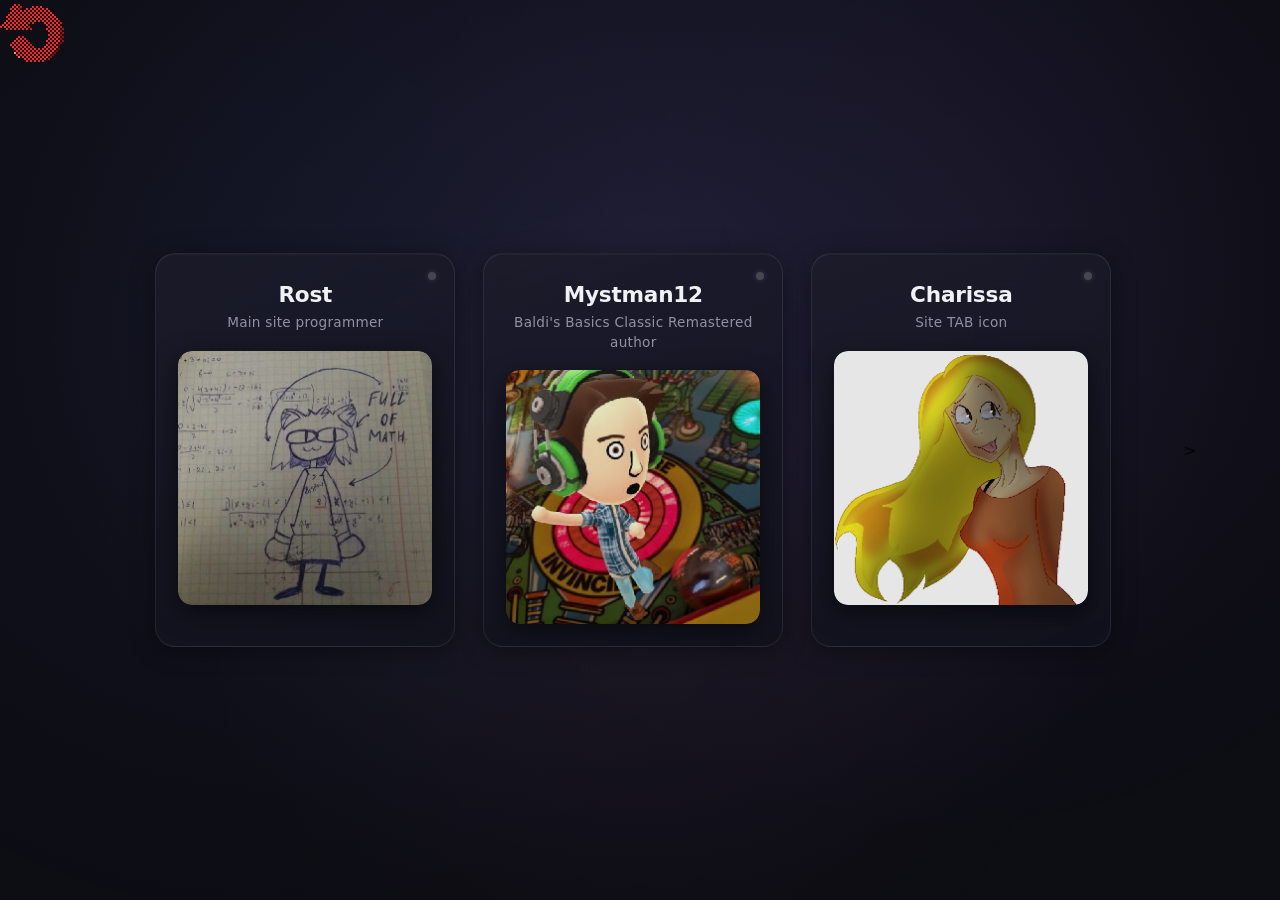
==== Credits/index.html @ f3fc2871 "Credits page" ====
﻿<!DOCTYPE html>
<html lang="en" xmlns="http://www.w3.org/1999/xhtml">
<head>
    <meta charset="utf-8" />
    <title>Credits</title>
    <link rel="stylesheet" href="../general.css">
    <link rel="icon" type="image/png" href="../Icons/CR.png">
    <link rel="stylesheet" href="style.css">
</head>
<body>

    <div class="container">
        <a href="https://github.com/Rostmoment" class="card">
            <h2 class="card-title">Rost</h2>
            <p class="card-description">Main site programmer</p>
            <div class="card-image-wrapper">
                <img src="ProfilePictures/Rost.png" alt="RostMoment" class="card-image">
            </div>
        </a>
        <a href="https://x.com/mystman12" class="card">
            <h2 class="card-title">Mystman12</h2>
            <p class="card-description">Baldi's Basics Classic Remastered author</p>
            <div class="card-image-wrapper">
                <img src="ProfilePictures/Mystman.png" alt="Mystman12" class="card-image">
            </div>
        </a>
        <a href="https://gamebanana.com/members/3165945" class="card">
            <h2 class="card-title">Charissa</h2>
            <p class="card-description">Site TAB icon</p>
            <div class="card-image-wrapper">
                <img src="ProfilePictures/Charissa.png" alt="Charissa" class="card-image">
            </div>
        </a>
    </div>

    <button class="image-button" type="button" id="back-button">
        <img src="../Back.png" class="default-img">
        <img src="../BackHover.png" class="hover-img">
    </button>

    <script src="script.js"></script>>

</body>
</html>
---- general.css ----
*, button {
    cursor: url("Cursor.png"), auto;
}

body {
    background-color: #000000;
}

h1, h2, h3, h4, h5, h6, p, div, span, pre {
    color: white;
}

.image-button {
    background: none;
    border: none;
    padding: 0;
    cursor: pointer;
}

.image-button .hover-img {
    display: none;
}
.image-button:hover .default-img {
    display: none;
}
.image-button:hover .hover-img {
    display: block;
}
---- Credits/style.css ----
:root {
    --card-bg: rgba(30, 30, 40, 0.7);
    --card-border: rgba(255, 255, 255, 0.08);
    --glow-color-1: rgba(100, 160, 255, 0.5);
    --glow-color-2: rgba(180, 130, 255, 0.4);
    --glow-color-3: rgba(255, 140, 180, 0.4);
    --text-primary: #f0f0f5;
    --text-secondary: #b0b0c0;
}

* {
    box-sizing: border-box;
    margin: 0;
    padding: 0;
}

body {
    background: radial-gradient(ellipse at 50% 30%, #1a1a2e 0%, #0d0d14 70%);
    min-height: 100vh;
    display: flex;
    align-items: center;
    justify-content: center;
    font-family: 'Segoe UI', 'Inter', system-ui, -apple-system, sans-serif;
    overflow-x: hidden;
}
body::before {
    content: '';
    position: fixed;
    top: 0;
    left: 0;
    width: 100%;
    height: 100%;
    pointer-events: none;
    z-index: 0;
    background: radial-gradient(circle at 20% 40%, rgba(100, 150, 255, 0.04) 0%, transparent 50%), radial-gradient(circle at 75% 30%, rgba(180, 120, 255, 0.05) 0%, transparent 50%), radial-gradient(circle at 50% 70%, rgba(255, 130, 160, 0.03) 0%, transparent 50%);
}

#back-button {
    position: fixed;
    top: 0;
    left: 0;
}

.container {
    position: relative;
    z-index: 1;
    display: flex;
    flex-wrap: wrap;
    justify-content: center;
    align-items: stretch;
    gap: 28px;
    padding: 40px 30px;
    max-width: 1100px;
    width: 100%;
}

.card {
    position: relative;
    background: linear-gradient(160deg, rgba(28, 28, 42, 0.85) 0%, rgba(22, 22, 36, 0.9) 50%, rgba(18, 18, 30, 0.95) 100%);
    backdrop-filter: blur(20px);
    -webkit-backdrop-filter: blur(20px);
    border: 1px solid var(--card-border);
    border-radius: 20px;
    width: 300px;
    padding: 28px 22px 22px;
    text-decoration: none;
    transition: all 0.4s cubic-bezier(0.25, 0.1, 0.25, 1);
    display: flex;
    flex-direction: column;
    align-items: center;
    overflow: visible;
    box-shadow: 0 4px 24px rgba(0, 0, 0, 0.4), inset 0 1px 0 rgba(255, 255, 255, 0.03);
}

.card::before {
    content: '';
    position: absolute;
    inset: -2px;
    border-radius: 22px;
    padding: 2px;
    background: linear-gradient(135deg, rgba(255, 255, 255, 0.06) 0%, rgba(255, 255, 255, 0.15) 30%, rgba(255, 255, 255, 0.06) 60%, rgba(255, 255, 255, 0.02) 100%);
    -webkit-mask: linear-gradient(#fff 0 0) content-box, linear-gradient(#fff 0 0);
    mask: linear-gradient(#fff 0 0) content-box, linear-gradient(#fff 0 0);
    -webkit-mask-composite: xor;
    mask-composite: exclude;
    pointer-events: none;
    opacity: 0;
    transition: opacity 0.4s ease;
    z-index: 0;
}

.card:hover::before {
    opacity: 1;
    background: linear-gradient(135deg, rgba(100, 160, 255, 0.5) 0%, rgba(160, 120, 255, 0.6) 40%, rgba(255, 120, 170, 0.5) 80%, rgba(100, 180, 255, 0.4) 100%);
}

.card > * {
    position: relative;
    z-index: 1;
}

.card:hover {
    transform: translateY(-14px) scale(1.03);
    box-shadow: 0 24px 48px rgba(0, 0, 0, 0.55), 0 0 60px rgba(100, 150, 255, 0.25), 0 0 100px rgba(150, 100, 255, 0.15), inset 0 1px 0 rgba(255, 255, 255, 0.06);
    border-color: rgba(255, 255, 255, 0.2);
}

.card::after {
    content: '';
    position: absolute;
    top: 18px;
    right: 18px;
    width: 8px;
    height: 8px;
    border-radius: 50%;
    background: rgba(255, 255, 255, 0.2);
    z-index: 2;
    transition: all 0.4s ease;
    box-shadow: 0 0 6px rgba(255, 255, 255, 0.15);
}

.card:hover::after {
    background: #8cb4ff;
    box-shadow: 0 0 14px rgba(130, 170, 255, 0.8), 0 0 28px rgba(130, 150, 255, 0.4);
    transform: scale(1.3);
}

.card-title {
    color: var(--text-primary);
    font-family: 'Segoe UI', 'Inter', system-ui, -apple-system, sans-serif;
    font-weight: 700;
    font-size: 1.35rem;
    letter-spacing: -0.01em;
    margin-bottom: 6px;
    transition: color 0.35s ease, text-shadow 0.35s ease;
    text-align: center;
}

.card:hover .card-title {
    color: #ffffff;
    text-shadow: 0 0 30px rgba(180, 200, 255, 0.7), 0 0 60px rgba(140, 160, 255, 0.3);
}

.card-description {
    color: var(--text-secondary);
    font-size: 0.85rem;
    text-align: center;
    margin-bottom: 18px;
    font-family: 'Segoe UI', 'Inter', system-ui, -apple-system, sans-serif;
    font-weight: 400;
    letter-spacing: 0.02em;
    line-height: 1.4;
    transition: color 0.35s ease;
    opacity: 0.8;
}

.card:hover .card-description {
    color: #d0d0e8;
    opacity: 1;
}

.card-image-wrapper {
    position: relative;
    width: 100%;
    border-radius: 14px;
    overflow: hidden;
    transition: all 0.4s ease;
    box-shadow: 0 8px 24px rgba(0, 0, 0, 0.5);
}

.card:hover .card-image-wrapper {
    box-shadow: 0 16px 40px rgba(0, 0, 0, 0.6), 0 0 50px rgba(120, 150, 255, 0.3), 0 0 80px rgba(150, 110, 255, 0.15);
}

.card-image {
    width: 100%;
    aspect-ratio: 1 / 1;
    border-radius: 14px;
    object-fit: cover;
    display: block;
    transition: transform 0.5s cubic-bezier(0.25, 0.1, 0.25, 1), filter 0.4s ease;
    filter: brightness(0.9) saturate(0.85);
}

.card:hover .card-image {
    transform: scale(1.06);
    filter: brightness(1.08) saturate(1.1);
}

.card-image-wrapper::after {
    content: '';
    position: absolute;
    top: -50%;
    left: -50%;
    width: 200%;
    height: 200%;
    background: radial-gradient(ellipse at center, rgba(255, 255, 255, 0.15) 0%, transparent 70%);
    opacity: 0;
    transition: opacity 0.5s ease;
    pointer-events: none;
    transform: rotate(25deg);
    z-index: 2;
}

.card:hover .card-image-wrapper::after {
    opacity: 1;
    animation: shimmer 1.8s ease-in-out infinite;
}

@keyframes shimmer {
    0%, 100% {
        transform: translate(-15%, -15%) rotate(25deg);
    }

    50% {
        transform: translate(15%, 15%) rotate(25deg);
    }
}

@media (max-width: 700px) {
    .container {
        gap: 20px;
        padding: 24px 16px;
    }

    .card {
        width: 260px;
        padding: 22px 16px 18px;
        border-radius: 16px;
    }

    .card::before {
        border-radius: 18px;
    }

    .card-title {
        font-size: 1.15rem;
    }

    .card-description {
        font-size: 0.78rem;
        margin-bottom: 14px;
    }

    .card-image {
        border-radius: 10px;
    }

    .card-image-wrapper {
        border-radius: 10px;
    }
}

@media (max-width: 400px) {
    .card {
        width: 100%;
        max-width: 280px;
    }
}
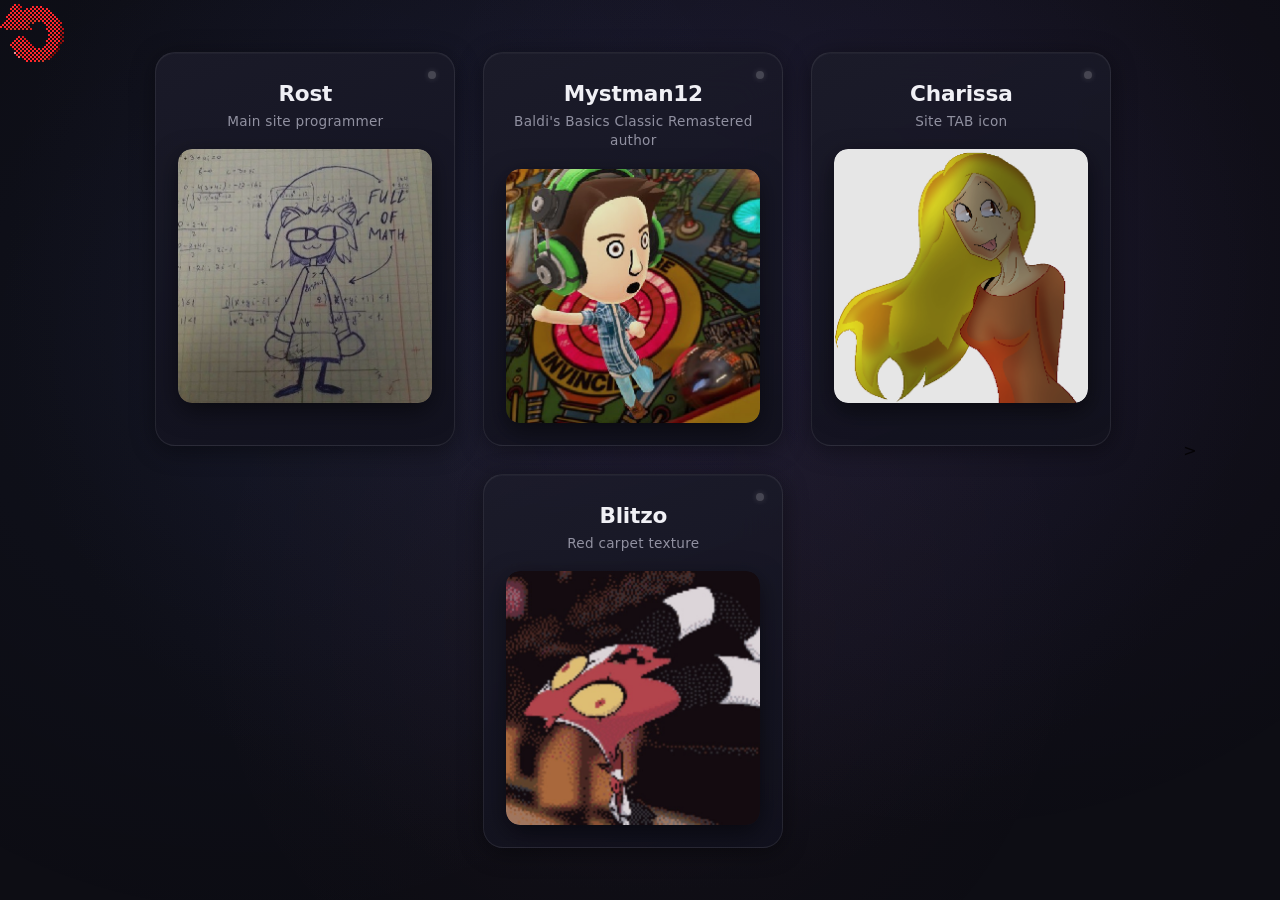
==== commit ada1c357: "Added faculties to map" ====
--- a/Credits/index.html
+++ b/Credits/index.html
@@ -4,7 +4,7 @@
     <meta charset="utf-8" />
     <title>Credits</title>
     <link rel="stylesheet" href="../general.css">
-    <link rel="icon" type="image/png" href="../Icons/CR.png">
+    <link rel="icon" type="image/png" href="../Icons/Classic.png">
     <link rel="stylesheet" href="style.css">
 </head>
 <body>
@@ -31,6 +31,13 @@
                 <img src="ProfilePictures/Charissa.png" alt="Charissa" class="card-image">
             </div>
         </a>
+        <a href="https://gamebanana.com/members/2952928" class="card">
+            <h2 class="card-title">Blitzo</h2>
+            <p class="card-description">Red carpet texture</p>
+            <div class="card-image-wrapper">
+                <img src="ProfilePictures/Blitzo.png" alt="Blitzo" class="card-image">
+            </div>
+        </a>
     </div>
 
     <button class="image-button" type="button" id="back-button">
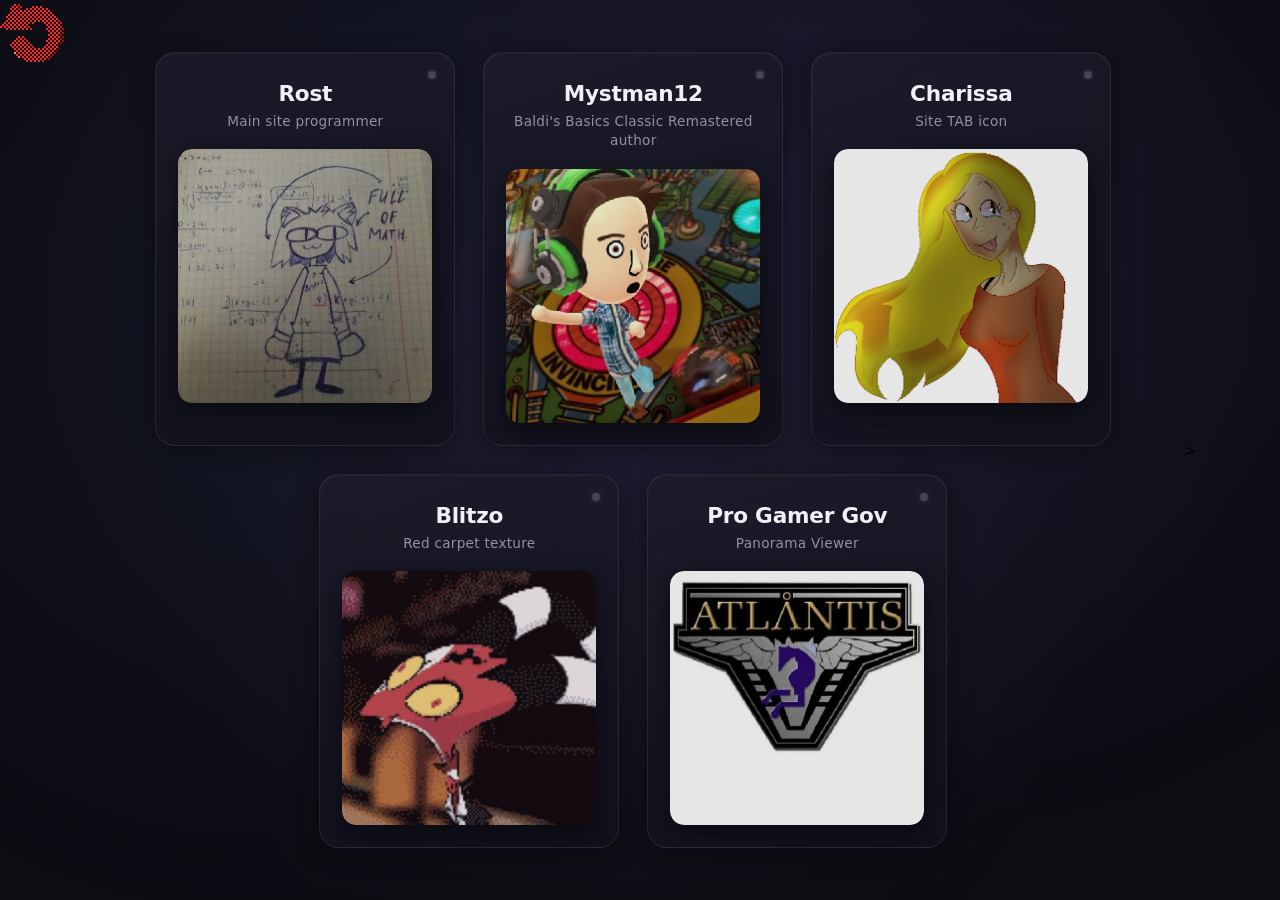
==== commit 408897a9: "Credited panorama viewer author" ====
--- a/Credits/index.html
+++ b/Credits/index.html
@@ -10,32 +10,39 @@
 <body>
 
     <div class="container">
-        <a href="https://github.com/Rostmoment" class="card">
+        <a href="https://github.com/Rostmoment" class="card" target="_blank" rel="noopener noreferrer">
             <h2 class="card-title">Rost</h2>
             <p class="card-description">Main site programmer</p>
             <div class="card-image-wrapper">
                 <img src="ProfilePictures/Rost.png" alt="RostMoment" class="card-image">
             </div>
         </a>
-        <a href="https://x.com/mystman12" class="card">
+        <a href="https://x.com/mystman12" class="card" target="_blank" rel="noopener noreferrer">
             <h2 class="card-title">Mystman12</h2>
             <p class="card-description">Baldi's Basics Classic Remastered author</p>
             <div class="card-image-wrapper">
                 <img src="ProfilePictures/Mystman.png" alt="Mystman12" class="card-image">
             </div>
         </a>
-        <a href="https://gamebanana.com/members/3165945" class="card">
+        <a href="https://gamebanana.com/members/3165945" class="card" target="_blank" rel="noopener noreferrer">
             <h2 class="card-title">Charissa</h2>
             <p class="card-description">Site TAB icon</p>
             <div class="card-image-wrapper">
                 <img src="ProfilePictures/Charissa.png" alt="Charissa" class="card-image">
             </div>
         </a>
-        <a href="https://gamebanana.com/members/2952928" class="card">
+        <a href="https://gamebanana.com/members/2952928" class="card" target="_blank" rel="noopener noreferrer">
             <h2 class="card-title">Blitzo</h2>
             <p class="card-description">Red carpet texture</p>
             <div class="card-image-wrapper">
                 <img src="ProfilePictures/Blitzo.png" alt="Blitzo" class="card-image">
+            </div>
+        </a>
+        <a href="https://github.com/ProGamerGov" class="card" target="_blank" rel="noopener noreferrer">
+            <h2 class="card-title">Pro Gamer Gov</h2>
+            <p class="card-description">Panorama Viewer</p>
+            <div class="card-image-wrapper">
+                <img src="ProfilePictures/ProGamerGov.png" alt="Pro Gamer Gov" class="card-image">
             </div>
         </a>
     </div>
--- a/general.css
+++ b/general.css
@@ -8,6 +8,7 @@
 
 h1, h2, h3, h4, h5, h6, p, div, span, pre {
     color: white;
+    font-family: 'Comic Sans MS';
 }
 
 .image-button {
@@ -17,12 +18,34 @@
     cursor: pointer;
 }
 
+.image-button img {
+    vertical-align: middle; 
+}
+
 .image-button .hover-img {
     display: none;
 }
+
 .image-button:hover .default-img {
     display: none;
 }
+
 .image-button:hover .hover-img {
-    display: block;
-}+    display: inline-block; 
+}
+
+.non-allocable {
+    pointer-events: none;
+    user-select: none;
+}
+
+
+html {
+    -ms-overflow-style: none;  /* IE and Edge */
+    scrollbar-width: none;     /* Firefox */
+}
+
+html::-webkit-scrollbar {
+    display: none;             /* Chrome, Safari, Opera */
+}
+
